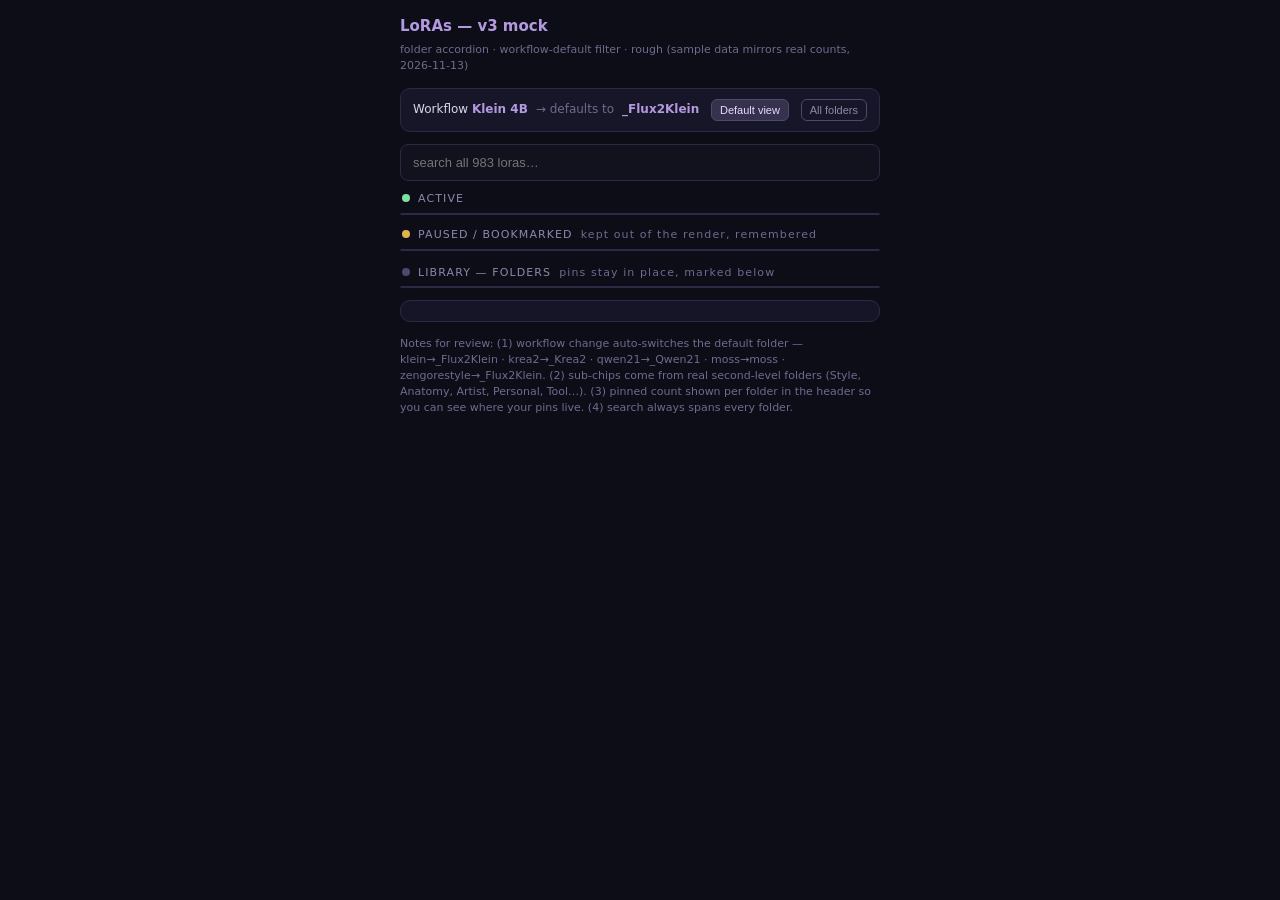
==== mocks-studio-consolidation/mock-loras-3.html @ 73b22033 "LoRA mock v3: distinct Active and Paused/Bookmarked sections above the folder accordion; pinned rows" ====
<!DOCTYPE html>
<html lang="en">
<head>
<meta charset="utf-8">
<meta name="viewport" content="width=device-width, initial-scale=1">
<title>LoRAs mock v3 — distinct active/paused sections + folder accordion</title>
<style>
  :root { color-scheme: dark; }
  body { margin: 0; background: #0d0d18; color: #d8d8ee; font: 14px/1.45 system-ui, sans-serif; }
  .wrap { max-width: 480px; margin: 0 auto; padding: 16px; }
  h1 { font-size: 15px; color: #b39ae0; margin: 0 0 4px; }
  .sub { font-size: 11px; color: #6c6c8e; margin-bottom: 14px; }
  /* workflow context strip */
  .wfstrip { display: flex; align-items: center; gap: 8px; background: #161628; border: 1px solid #2a2a44;
             border-radius: 10px; padding: 10px 12px; margin-bottom: 12px; font-size: 12px; }
  .wfstrip b { color: #b39ae0; }
  .wfstrip .switch { margin-left: auto; color: #8a8aaa; font-size: 11px; border: 1px solid #4a4a6c;
                     border-radius: 6px; padding: 4px 8px; cursor: pointer; background: none; }
  .wfstrip .switch.sel { background: #b39ae033; color: #e6dbff; }
  /* search */
  .search { width: 100%; box-sizing: border-box; background: #12121f; border: 1px solid #2a2a44; color: #d8d8ee;
            border-radius: 8px; padding: 10px 12px; min-height: 20px; font-size: 13px; margin-bottom: 10px; }
  /* accordion */
  .acc { border: 1px solid #2a2a44; border-radius: 10px; overflow: hidden; background: #12121f; }
  .acc-head { display: flex; align-items: center; gap: 8px; padding: 11px 12px; cursor: pointer;
              border-bottom: 1px solid #1c1c30; user-select: none; }
  .acc-head:hover { background: #161628; }
  .acc-head .tw { color: #6c6c8e; font-size: 10px; width: 12px; }
  .acc-head .name { font-weight: 600; font-size: 13px; }
  .acc-head .count { color: #6c6c8e; font-size: 11px; }
  .acc-head .badge { font-size: 10px; background: #b39ae033; color: #e6dbff; border-radius: 4px; padding: 2px 6px; }
  .acc-head .pins { margin-left: auto; font-size: 11px; color: #b39ae0; }
  .acc.open .acc-head { background: #161628; }
  .acc-body { display: none; }
  .acc.open .acc-body { display: block; }
  /* sub-filter chips inside open folder */
  .subs { display: flex; gap: 6px; flex-wrap: wrap; padding: 10px 12px 0; }
  .subs button { background: none; border: 1px solid #4a4a6c; color: #8a8aaa; border-radius: 14px;
                 font-size: 11px; padding: 4px 10px; min-height: 26px; cursor: pointer; }
  .subs button.on { background: #b39ae033; color: #e6dbff; border-color: #b39ae0; }
  /* lora rows */
  .rows { padding: 8px 12px 12px; }
  .row { display: flex; align-items: center; gap: 10px; min-height: 44px; border-bottom: 1px solid #1c1c30; }
  .row:last-child { border-bottom: 0; }
  .row .rn { flex: 1; font-size: 13px; overflow: hidden; text-overflow: ellipsis; white-space: nowrap; }
  .row.parked .rn { color: #6c6c8e; text-decoration: dashed underline; }
  .row .str { font-size: 11px; color: #b39ae0; background: #161628; border-radius: 4px; padding: 2px 6px; }
  .row button { background: none; border: 1px solid #4a4a6c; color: #8a8aaa; border-radius: 6px;
                font-size: 12px; min-width: 40px; min-height: 34px; cursor: pointer; }
  .row button.pin { color: #e6dbff; }
  .row .slider { display: none; width: 100%; margin: 6px 0; }
  .row.exp .slider { display: block; }
  .rowdet { display: none; padding-bottom: 8px; }
  .row.exp + .rowdet, .wrapdet { }
  /* pinned tray summary at bottom */
  .tray { position: sticky; bottom: 0; background: #161628ee; border: 1px solid #2a2a44; border-radius: 10px;
          padding: 10px 12px; margin-top: 12px; font-size: 12px; }
  .tray .warn-amber { color: #e0b34d; }
  .tray .warn-red { color: #e05a5a; }
  .sec { margin-bottom: 12px; }
  .sec-h { font-size: 11px; letter-spacing: .1em; color: #8a8aaa; margin: 0 0 6px 2px; display: flex; align-items: baseline; gap: 8px; }
  .sec-h .dot { width: 8px; height: 8px; border-radius: 50%; display: inline-block; }
  .sec.active .dot { background: #7ee0a0; }
  .sec.paused .dot { background: #e0b34d; }
  .sec-box { border: 1px solid #2a2a44; border-radius: 10px; background: #12121f; overflow: hidden; }
  .sec-box .empty { padding: 10px 12px; color: #6c6c8e; font-size: 12px; }
  .sec-box .srow { display: flex; align-items: center; gap: 10px; min-height: 44px; padding: 0 12px; border-bottom: 1px solid #1c1c30; }
  .sec-box .srow:last-child { border-bottom: 0; }
  .sec-box .srow .rn { flex: 1; font-size: 13px; overflow: hidden; text-overflow: ellipsis; white-space: nowrap; }
  .sec-box .srow .where { font-size: 10px; color: #6c6c8e; }
  .sec-box .srow button { background: none; border: 1px solid #4a4a6c; color: #8a8aaa; border-radius: 6px;
                          font-size: 12px; min-width: 40px; min-height: 34px; cursor: pointer; }
  .sec.paused .srow .rn { color: #c9b97a; }
  .note { font-size: 11px; color: #6c6c8e; margin-top: 14px; }
</style>
</head>
<body>
<div class="wrap">
  <h1>LoRAs — v3 mock</h1>
  <div class="sub">folder accordion · workflow-default filter · rough (sample data mirrors real counts, 2026-11-13)</div>

  <div class="wfstrip">
    <span>Workflow <b id="wfname">Klein 4B</b></span>
    <span style="color:#6c6c8e">→ defaults to</span>
    <b id="wffolder" style="color:#b39ae0">_Flux2Klein</b>
    <button class="switch sel" id="btn-def">Default view</button>
    <button class="switch" id="btn-all">All folders</button>
  </div>

  <input class="search" id="q" placeholder="search all 983 loras…">

  <div class="sec active">
    <div class="sec-h"><span class="dot"></span>ACTIVE <span id="actcount" style="color:#6c6c8e"></span></div>
    <div class="sec-box" id="actbox"></div>
  </div>
  <div class="sec paused">
    <div class="sec-h"><span class="dot"></span>PAUSED / BOOKMARKED <span style="color:#6c6c8e">kept out of the render, remembered</span></div>
    <div class="sec-box" id="pausebox"></div>
  </div>
  <div class="sec-h" style="margin-top:14px"><span class="dot" style="background:#4a4a6c"></span>LIBRARY — FOLDERS <span style="color:#6c6c8e">pins stay in place, marked below</span></div>
  <div class="acc" id="acc"></div>

  <div class="tray" id="tray"></div>

  <div class="note">Notes for review: (1) workflow change auto-switches the default folder —
  klein→_Flux2Klein · krea2→_Krea2 · qwen21→_Qwen21 · moss→moss · zengorestyle→_Flux2Klein.
  (2) sub-chips come from real second-level folders (Style, Anatomy, Artist, Personal, Tool…).
  (3) pinned count shown per folder in the header so you can see where your pins live.
  (4) search always spans every folder.</div>
</div>

<script>
// real counts from Megatron object_info, 2026-11-13
const TREE = {
  '_Flux2Klein': { def: true, subs: { Style: 26, Sex: 19, Personal: 18, Anatomy: 15, Tool: 9, Apparel: 7, Babe: 6, Function: 5 } },
  '_Krea2':      { subs: { Style: 74, Anatomy: 57, Artist: 43, Tool: 14, Babes: 7, Personal: 7, Sex: 7, Clothing: 5 } },
  '_Flux':       { subs: { Artist: 53, Style: 40, Personal: 13, Anatomy: 9, Babe: 1 } },
  '_XL':         { subs: { Artist: 98, Style: 89, Context: 24, Anatomy: 19, Expression: 17, Composition: 11, Pose: 11, Outfit: 7 } },
  '_SD15':       { subs: { Artist: 57, Style: 48, Personal: 3, Pose: 1 } },
  'moss':        { subs: { Style: 60, Anatomy: 3, Babe: 2, Outfit: 1 } },
  '_ZImageTurbo':{ subs: { Style: 17, Babe: 5, Outfit: 4, Tool: 3, Composition: 2, Personal: 2, Anatomy: 1, Character: 1 } },
  '_Qwen21':     { subs: { Tools: 4, Style: 1 } },
};
const WFDATA = {
  klein: { label: 'Klein 4B', folder: '_Flux2Klein' },
  krea2: { label: 'Krea2', folder: '_Krea2' },
  qwen21:{ label: 'Qwen2.1', folder: '_Qwen21' },
  moss:  { label: 'MOSS', folder: 'moss' },
  zengorestyle: { label: 'ZengoRestyle', folder: '_Flux2Klein' },
};
const WORKFLOWS = Object.keys(WFDATA);
let wf = 'klein', defaultOnly = true, openRoot = null, subSel = null;
const pins = new Map();  // name -> strength
let expRow = null;

const rootTotal = s => Object.values(s.subs).reduce((a, b) => a + b, 0);
const rootOrder = () => {
  const def = WFDATA[wf].folder;
  const keys = Object.keys(TREE);
  return [def, ...keys.filter(k => k !== def)];
};

function sampleName(root, sub, i) { return `${root}/${sub}/lora-sample-${i + 1}.safetensors`; }

function renderAcc() {
  const acc = document.getElementById('acc');
  acc.innerHTML = '';
  for (const root of rootOrder()) {
    const info = TREE[root];
    const defFolder = root === WFDATA[wf].folder;
    if (defaultOnly && !defFolder) continue;
    const el = document.createElement('div');
    el.className = 'acc' + (openRoot === root ? ' open' : '');
    const pinned = [...pins.keys()].filter(n => n.startsWith(root + '/')).length;
    const head = document.createElement('div');
    head.className = 'acc-head';
    head.innerHTML = `<span class="tw">${openRoot === root ? '▼' : '►'}</span>
      <span class="name">${root}</span>
      ${defFolder ? '<span class="badge">this workflow</span>' : ''}
      <span class="count">${rootTotal(info)} loras</span>
      ${pinned ? `<span class="pins">📌 ${pinned}</span>` : ''}`;
    head.addEventListener('click', () => { openRoot = openRoot === root ? null : root; subSel = null; renderAcc(); });
    el.appendChild(head);
    const body = document.createElement('div');
    body.className = 'acc-body';
    const subs = document.createElement('div');
    subs.className = 'subs';
    const allBtn = document.createElement('button');
    allBtn.textContent = `all (${rootTotal(info)})`;
    allBtn.className = !subSel ? 'on' : '';
    allBtn.addEventListener('click', () => { subSel = null; renderAcc(); });
    subs.appendChild(allBtn);
    for (const [sub, count] of Object.entries(info.subs)) {
      const b = document.createElement('button');
      b.textContent = `${sub} (${count})`;
      b.className = subSel === sub ? 'on' : '';
      b.addEventListener('click', () => { subSel = sub; renderAcc(); });
      subs.appendChild(b);
    }
    body.appendChild(subs);
    const rows = document.createElement('div');
    rows.className = 'rows';
    const showSubs = subSel ? [subSel] : Object.keys(info.subs);
    let shown = 0;
    for (const sub of showSubs) {
      for (let i = 0; i < 3; i++) {   // 3 sample rows per sub — rough mock
        const name = sampleName(root, sub, i);
        const row = document.createElement('div');
        const isParked = pins.get(name) === 'parked';
        row.className = 'row' + (isParked ? ' parked' : '') + (expRow === name ? ' exp' : '');
        const rn = document.createElement('span');
        rn.className = 'rn'; rn.textContent = (st === undefined ? '' : (isParked ? '⏸ ' : '📌 ')) + `${sub}/lora-sample-${i + 1}`;
        rn.addEventListener('click', () => { expRow = expRow === name ? null : name; renderAcc(); });
        row.appendChild(rn);
        const st = pins.get(name);
        if (typeof st === 'number') {
          const tag = document.createElement('span');
          tag.className = 'str'; tag.textContent = '×' + st.toFixed(2);
          row.appendChild(tag);
        }
        const btn = document.createElement('button');
        btn.className = 'pin';
        btn.textContent = st === undefined ? '＋' : (isParked ? '▶' : '⏸');
        btn.title = st === undefined ? 'pin at 1.0' : (isParked ? 'restore' : 'suspend');
        btn.addEventListener('click', () => {
          if (st === undefined) pins.set(name, 1.0);
          else if (isParked) pins.set(name, 1.0);
          else pins.set(name, 'parked');
          renderSections(); renderAcc(); renderTray();
        });
        row.appendChild(btn);
        rows.appendChild(row);
        if (expRow === name) {
          const det = document.createElement('div');
          det.className = 'rowdet';
          const sl = document.createElement('input');
          sl.type = 'range'; sl.min = -1; sl.max = 2; sl.step = 0.05;
          sl.value = typeof st === 'number' ? st : 1;
          sl.className = 'slider'; sl.style.display = 'block';
          const lab = document.createElement('div');
          lab.style.cssText = 'font-size:11px;color:#8a8aaa';
          lab.textContent = `strength ${(+sl.value).toFixed(2)} (−1…+2)`;
          sl.addEventListener('input', () => { pins.set(name, +sl.value); lab.textContent = `strength ${(+sl.value).toFixed(2)} (−1…+2)`; renderSections(); renderTray(); });
          det.append(lab, sl);
          rows.appendChild(det);
        }
        shown++;
      }
    }
    body.appendChild(rows);
    el.appendChild(body);
    acc.appendChild(el);
    if (shown === 0 && subSel) {
      const empty = document.createElement('div');
      empty.style.cssText = 'padding:8px 12px 12px;color:#6c6c8e;font-size:12px';
      empty.textContent = 'no sample rows for this filter (mock)';
      body.appendChild(empty);
    }
  }
}

function renderSections() {
  const act = document.getElementById('actbox');
  const pz = document.getElementById('pausebox');
  act.innerHTML = ''; pz.innerHTML = '';
  let na = 0, np = 0;
  for (const [name, st] of pins) {
    const paused = st === 'parked';
    const box = paused ? pz : act;
    paused ? np++ : na++;
    const row = document.createElement('div');
    row.className = 'srow';
    const rn = document.createElement('span');
    rn.className = 'rn'; rn.textContent = name.split('/').slice(-1)[0].replace('.safetensors', '');
    const where = document.createElement('span');
    where.className = 'where'; where.textContent = name.split('/').slice(0, 2).join('/');
    row.append(rn, where);
    if (!paused) {
      const tag = document.createElement('span');
      tag.className = 'str'; tag.textContent = '×' + st.toFixed(2);
      row.appendChild(tag);
    }
    const btn = document.createElement('button');
    btn.textContent = paused ? '▶' : '⏸';
    btn.title = paused ? 'restore' : 'suspend';
    btn.addEventListener('click', () => {
      pins.set(name, paused ? 1.0 : 'parked');
      renderSections(); renderAcc(); renderTray();
    });
    const del = document.createElement('button');
    del.textContent = '✕'; del.title = 'unpin';
    del.addEventListener('click', () => { pins.delete(name); renderSections(); renderAcc(); renderTray(); });
    row.append(btn, del);
    box.appendChild(row);
  }
  document.getElementById('actcount').textContent = na ? `(${na})` : '';
  if (!na) act.innerHTML = '<div class="empty">nothing pinned — tap ＋ on a library row</div>';
  if (!np) pz.innerHTML = '<div class="empty">nothing paused — ⏸ parks a pin without losing it</div>';
}

function renderTray() {
  const tray = document.getElementById('tray');
  const active = [...pins.entries()].filter(([, v]) => typeof v === 'number');
  const total = active.reduce((a, [, v]) => a + v, 0);
  const heavy = active.filter(([, v]) => v > 0.8).length;
  let cls = '', msg = '';
  if (heavy >= 3) { cls = 'warn-red'; msg = ' — too many heavy stacks'; }
  else if (heavy >= 2 || total > 2.5) { cls = 'warn-amber'; msg = ' — getting heavy'; }
  tray.innerHTML = `<b>${active.length} pinned</b> · total weight <span class="${cls}"><b>${total.toFixed(2)}</b>${msg}</span>` +
    (active.length ? '<br>' + active.map(([n, v]) => `${n.split('/').slice(-2).join('/')} ×${v.toFixed(2)}`).join(' · ') : '');
}

// workflow strip
function renderWf() {
  document.getElementById('wfname').textContent = WFDATA[wf].label;
  document.getElementById('wffolder').textContent = WFDATA[wf].folder;
}
document.getElementById('btn-def').addEventListener('click', () => {
  defaultOnly = true;
  document.getElementById('btn-def').classList.add('sel');
  document.getElementById('btn-all').classList.remove('sel');
  openRoot = WFDATA[wf].folder; subSel = null; renderAcc();
});
document.getElementById('btn-all').addEventListener('click', () => {
  defaultOnly = false;
  document.getElementById('btn-all').classList.add('sel');
  document.getElementById('btn-def').classList.remove('sel');
  renderAcc();
});
// workflow switcher cycles for the mock
document.getElementById('wfname').addEventListener('click', () => {
  wf = WORKFLOWS[(WORKFLOWS.indexOf(wf) + 1) % WORKFLOWS.length];
  openRoot = WFDATA[wf].folder; subSel = null;
  renderWf(); renderAcc();
});
document.getElementById('wfname').title = 'tap to cycle workflows (mock)';
document.getElementById('q').addEventListener('input', e => {
  // search spans all folders in the real build; mock just visual hint
  e.target.style.borderColor = e.target.value ? '#b39ae0' : '#2a2a44';
});

openRoot = WFDATA[wf].folder;
renderWf(); renderAcc(); renderSections(); renderTray();
</script>
</body>
</html>
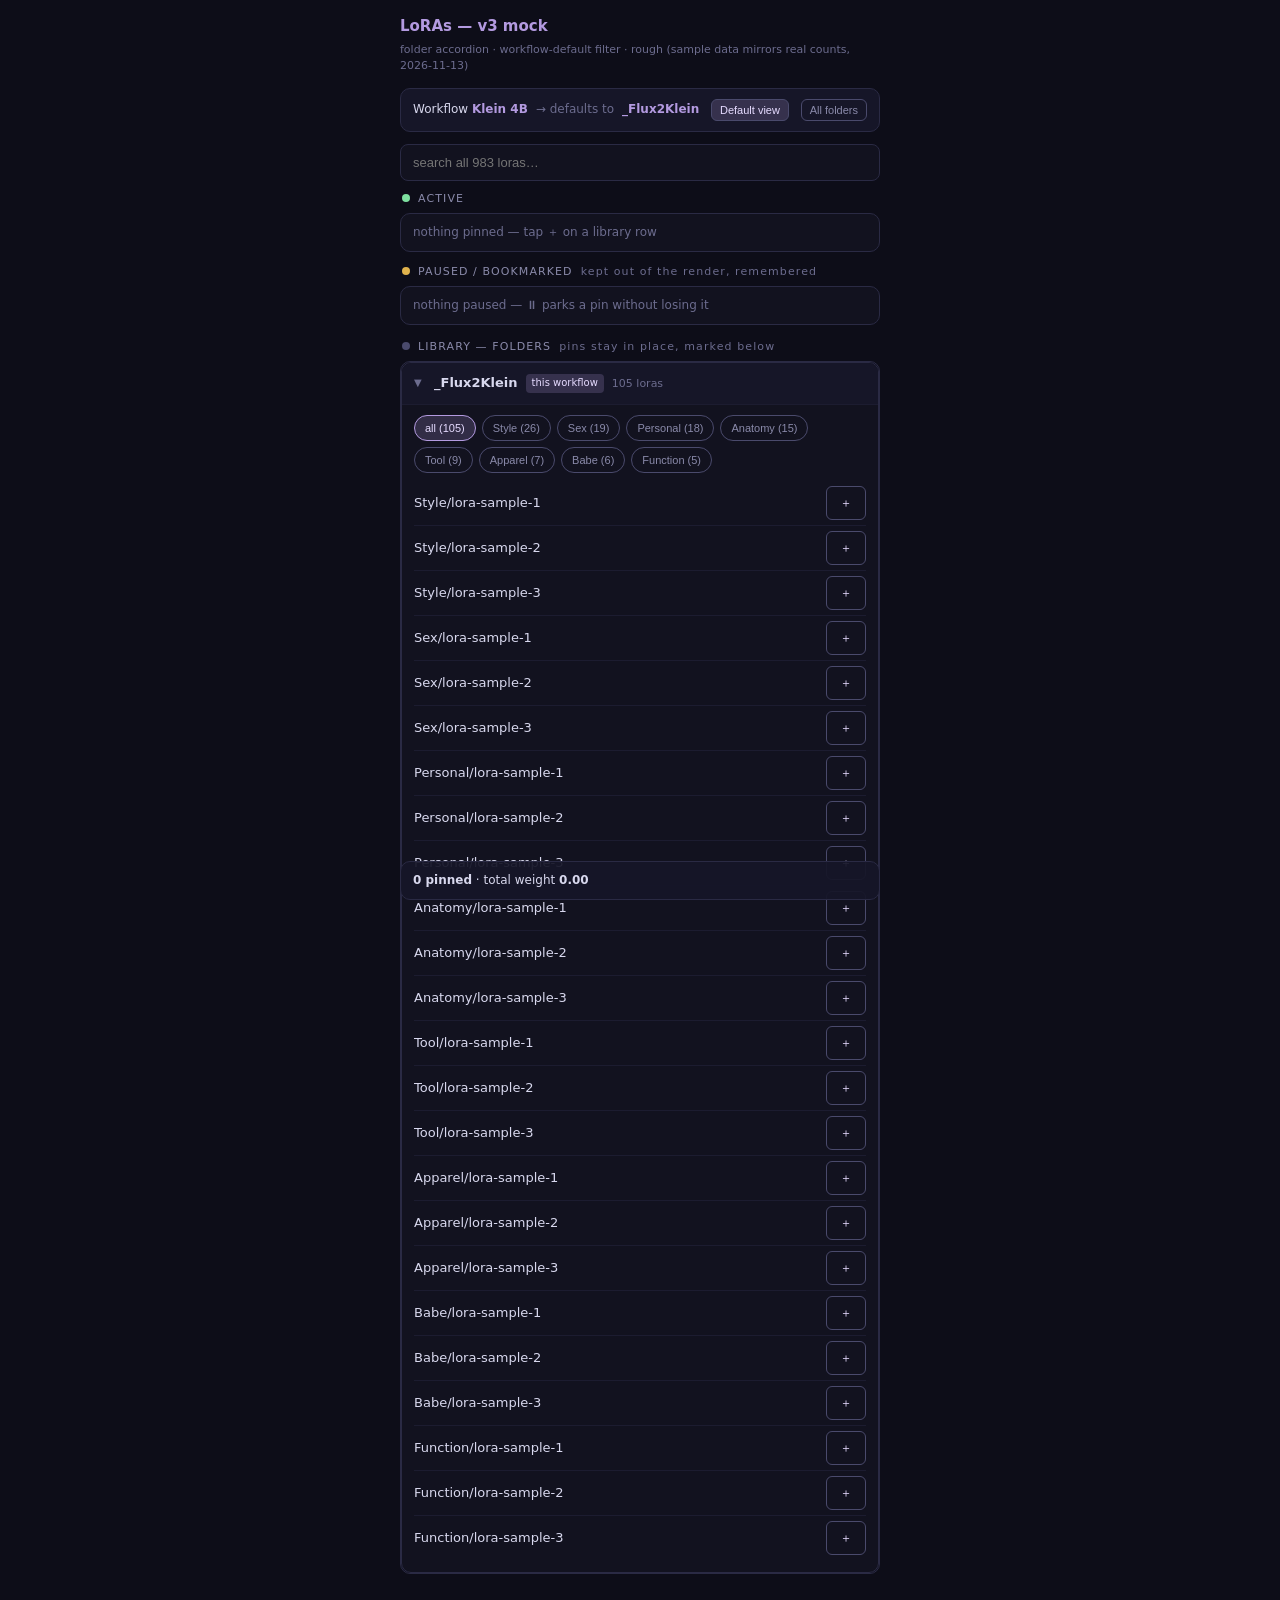
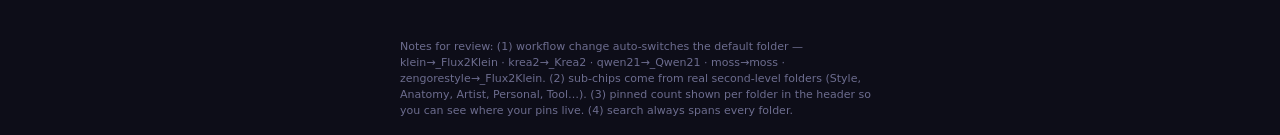
==== commit a529e230: "fix: read family models from .models key — families map nests model list, old read built a literal M" ====
--- a/mocks-studio-consolidation/mock-loras-3.html
+++ b/mocks-studio-consolidation/mock-loras-3.html
@@ -188,11 +188,11 @@
         const row = document.createElement('div');
         const isParked = pins.get(name) === 'parked';
         row.className = 'row' + (isParked ? ' parked' : '') + (expRow === name ? ' exp' : '');
+        const st = pins.get(name);
         const rn = document.createElement('span');
         rn.className = 'rn'; rn.textContent = (st === undefined ? '' : (isParked ? '⏸ ' : '📌 ')) + `${sub}/lora-sample-${i + 1}`;
         rn.addEventListener('click', () => { expRow = expRow === name ? null : name; renderAcc(); });
         row.appendChild(rn);
-        const st = pins.get(name);
         if (typeof st === 'number') {
           const tag = document.createElement('span');
           tag.className = 'str'; tag.textContent = '×' + st.toFixed(2);
